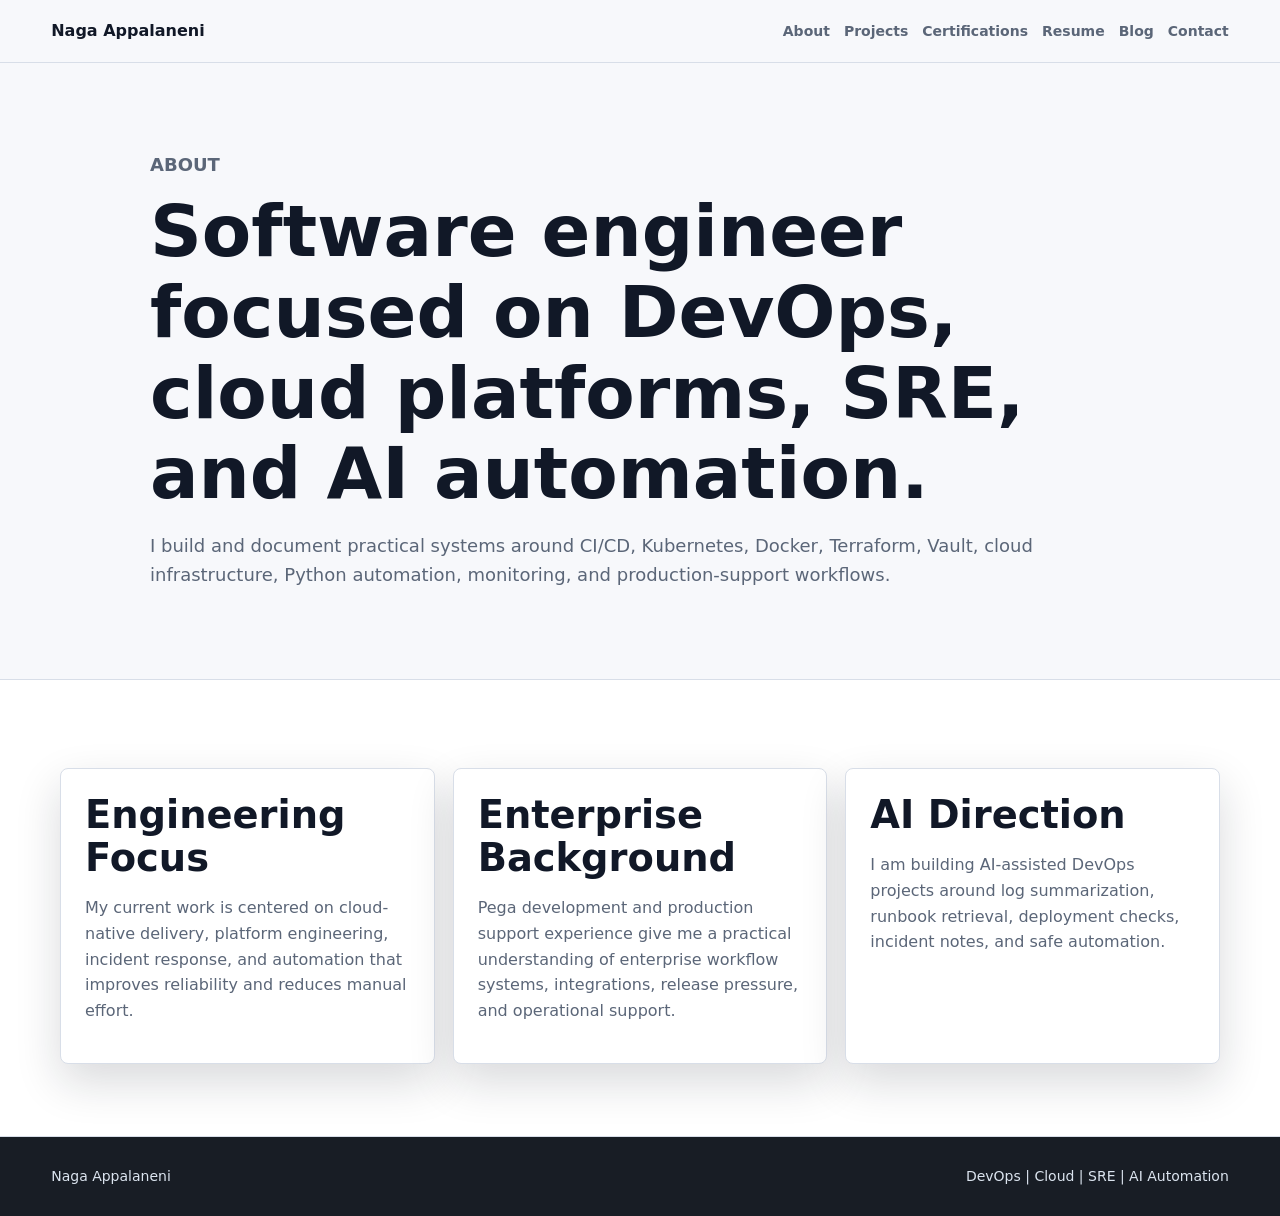
==== about.html @ c4921f3b "Deploy portfolio site" ====
<!doctype html>
<html lang="en">
  <head>
    <meta charset="utf-8">
    <meta name="viewport" content="width=device-width, initial-scale=1">
    <title>About | Naga Appalaneni</title>
    <link rel="stylesheet" href="styles.css">
    <link rel="icon" href="favicon.svg" type="image/svg+xml">
  </head>
  <body>
    <header class="site-header">
      <a class="brand" href="index.html">Naga Appalaneni</a>
      <nav class="nav" aria-label="Primary navigation">
        <a href="about.html">About</a>
        <a href="projects.html">Projects</a>
        <a href="certifications.html">Certifications</a>
        <a href="resume.html">Resume</a>
        <a href="blog.html">Blog</a>
        <a href="contact.html">Contact</a>
      </nav>
    </header>

    <main class="page">
      <section class="section-inner page-heading">
        <p class="eyebrow">About</p>
        <h1>Software engineer focused on DevOps, cloud platforms, SRE, and AI automation.</h1>
        <p>
          I build and document practical systems around CI/CD, Kubernetes, Docker, Terraform, Vault, cloud infrastructure, Python automation, monitoring, and production-support workflows.
        </p>
      </section>

      <section class="band">
        <div class="section-inner content-grid">
          <article>
            <h2>Engineering Focus</h2>
            <p>
              My current work is centered on cloud-native delivery, platform engineering, incident response, and automation that improves reliability and reduces manual effort.
            </p>
          </article>
          <article>
            <h2>Enterprise Background</h2>
            <p>
              Pega development and production support experience give me a practical understanding of enterprise workflow systems, integrations, release pressure, and operational support.
            </p>
          </article>
          <article>
            <h2>AI Direction</h2>
            <p>
              I am building AI-assisted DevOps projects around log summarization, runbook retrieval, deployment checks, incident notes, and safe automation.
            </p>
          </article>
        </div>
      </section>
    </main>

    <footer class="footer">
      <span>Naga Appalaneni</span>
      <span>DevOps | Cloud | SRE | AI Automation</span>
    </footer>
  </body>
</html>
---- styles.css ----
:root {
  --ink: #111827;
  --muted: #5b6678;
  --paper: #f7f8fb;
  --white: #ffffff;
  --line: #d8dee8;
  --teal: #0f766e;
  --blue: #2563eb;
  --amber: #b45309;
  --charcoal: #1f2937;
  --shadow: 0 18px 45px rgba(17, 24, 39, 0.16);
}

* {
  box-sizing: border-box;
}

html {
  scroll-behavior: smooth;
}

body {
  margin: 0;
  color: var(--ink);
  background: var(--paper);
  font-family: Inter, ui-sans-serif, system-ui, -apple-system, BlinkMacSystemFont, "Segoe UI", sans-serif;
  line-height: 1.6;
}

a {
  color: inherit;
  text-decoration: none;
}

.site-header {
  position: sticky;
  top: 0;
  z-index: 20;
  display: flex;
  align-items: center;
  justify-content: space-between;
  gap: 24px;
  padding: 18px clamp(20px, 4vw, 56px);
  background: rgba(247, 248, 251, 0.94);
  border-bottom: 1px solid var(--line);
  backdrop-filter: blur(14px);
}

.brand {
  font-weight: 800;
  letter-spacing: 0;
}

.nav {
  display: flex;
  flex-wrap: wrap;
  justify-content: flex-end;
  gap: 14px;
  color: var(--muted);
  font-size: 14px;
  font-weight: 650;
}

.nav a:hover {
  color: var(--ink);
}

.hero {
  position: relative;
  min-height: 78vh;
  display: flex;
  align-items: center;
  overflow: hidden;
  background: var(--charcoal);
}

.hero-image,
.hero-overlay {
  position: absolute;
  inset: 0;
}

.hero-image {
  width: 100%;
  height: 100%;
  object-fit: cover;
}

.hero-overlay {
  background:
    linear-gradient(90deg, rgba(17, 24, 39, 0.92) 0%, rgba(17, 24, 39, 0.76) 36%, rgba(17, 24, 39, 0.24) 74%),
    linear-gradient(0deg, rgba(17, 24, 39, 0.30), rgba(17, 24, 39, 0.08));
}

.hero-content {
  position: relative;
  width: min(760px, calc(100% - 40px));
  margin-left: clamp(20px, 6vw, 88px);
  padding: 80px 0;
  color: var(--white);
}

.eyebrow,
.tag {
  margin: 0 0 12px;
  color: var(--teal);
  font-size: 13px;
  font-weight: 800;
  letter-spacing: 0;
  text-transform: uppercase;
}

.hero .eyebrow {
  color: #5eead4;
}

h1,
h2,
h3,
p {
  overflow-wrap: anywhere;
}

h1,
h2,
h3 {
  margin: 0;
  line-height: 1.12;
  letter-spacing: 0;
}

h1 {
  font-size: clamp(38px, 6vw, 72px);
  max-width: 900px;
}

h2 {
  font-size: clamp(26px, 3vw, 42px);
}

h3 {
  font-size: 22px;
}

.hero-copy {
  max-width: 730px;
  margin: 24px 0 0;
  color: #dce7f3;
  font-size: 19px;
}

.hero-actions {
  display: flex;
  flex-wrap: wrap;
  gap: 14px;
  margin-top: 34px;
}

.button {
  display: inline-flex;
  align-items: center;
  justify-content: center;
  min-height: 46px;
  padding: 11px 18px;
  border: 1px solid transparent;
  border-radius: 8px;
  font-weight: 750;
  line-height: 1.2;
}

.button.primary {
  color: var(--white);
  background: var(--teal);
}

.button.secondary {
  color: var(--white);
  border-color: rgba(255, 255, 255, 0.46);
}

.section-inner {
  width: min(1160px, calc(100% - 40px));
  margin: 0 auto;
  padding: 72px 0;
}

.page .section-inner:first-child {
  padding-top: 88px;
}

.band {
  background: var(--white);
  border-block: 1px solid var(--line);
}

.band.light {
  background: #eef5f3;
}

.split {
  display: grid;
  grid-template-columns: minmax(260px, 0.9fr) minmax(280px, 1fr);
  gap: 40px;
  align-items: start;
}

.split p,
.page-heading p {
  color: var(--muted);
  font-size: 18px;
}

.section-heading {
  max-width: 760px;
  margin-bottom: 28px;
}

.stack-grid {
  display: grid;
  grid-template-columns: repeat(4, minmax(0, 1fr));
  gap: 12px;
}

.stack-grid span,
.contact-link {
  display: flex;
  align-items: center;
  min-height: 54px;
  padding: 13px 15px;
  border: 1px solid var(--line);
  border-radius: 8px;
  background: var(--white);
  font-weight: 750;
  box-shadow: 0 8px 18px rgba(17, 24, 39, 0.04);
}

.project-grid,
.content-grid,
.contact-grid {
  display: grid;
  grid-template-columns: repeat(3, minmax(0, 1fr));
  gap: 18px;
}

.project-grid.large {
  grid-template-columns: repeat(2, minmax(0, 1fr));
}

.project-card,
.content-grid article,
.article-list article,
.timeline article {
  padding: 24px;
  border: 1px solid var(--line);
  border-radius: 8px;
  background: var(--white);
  box-shadow: var(--shadow);
}

.project-card p,
.content-grid p,
.article-list p,
.timeline p,
.resume-block p {
  color: var(--muted);
}

.project-card a {
  display: inline-flex;
  margin-top: 10px;
  color: var(--blue);
  font-weight: 800;
}

.page-heading {
  max-width: 980px;
}

.content-grid {
  grid-template-columns: repeat(3, minmax(0, 1fr));
}

.timeline {
  display: grid;
  gap: 18px;
}

.timeline article {
  display: grid;
  grid-template-columns: 48px 1fr;
  column-gap: 18px;
  align-items: start;
}

.timeline span {
  display: inline-flex;
  align-items: center;
  justify-content: center;
  width: 42px;
  height: 42px;
  border-radius: 8px;
  color: var(--white);
  background: var(--amber);
  font-weight: 850;
}

.timeline h2,
.timeline p {
  grid-column: 2;
}

.article-list {
  display: grid;
  gap: 18px;
}

.resume-block {
  max-width: 900px;
}

.contact-grid {
  grid-template-columns: repeat(4, minmax(0, 1fr));
}

.contact-link {
  justify-content: center;
}

.footer {
  display: flex;
  flex-wrap: wrap;
  justify-content: space-between;
  gap: 16px;
  padding: 28px clamp(20px, 4vw, 56px);
  color: #dbe4ef;
  background: #181d25;
  font-size: 14px;
}

@media (max-width: 900px) {
  .site-header {
    align-items: flex-start;
    flex-direction: column;
  }

  .nav {
    justify-content: flex-start;
  }

  .hero {
    min-height: 76vh;
  }

  .hero-content {
    margin-left: 20px;
  }

  .split,
  .project-grid,
  .project-grid.large,
  .content-grid,
  .contact-grid {
    grid-template-columns: 1fr;
  }

  .stack-grid {
    grid-template-columns: repeat(2, minmax(0, 1fr));
  }
}

@media (max-width: 560px) {
  .site-header {
    padding: 14px 16px;
  }

  .nav {
    gap: 10px;
    font-size: 13px;
  }

  h1 {
    font-size: 36px;
  }

  .hero-copy {
    font-size: 16px;
  }

  .section-inner {
    width: min(100% - 32px, 1160px);
    padding: 52px 0;
  }

  .stack-grid {
    grid-template-columns: 1fr;
  }
}
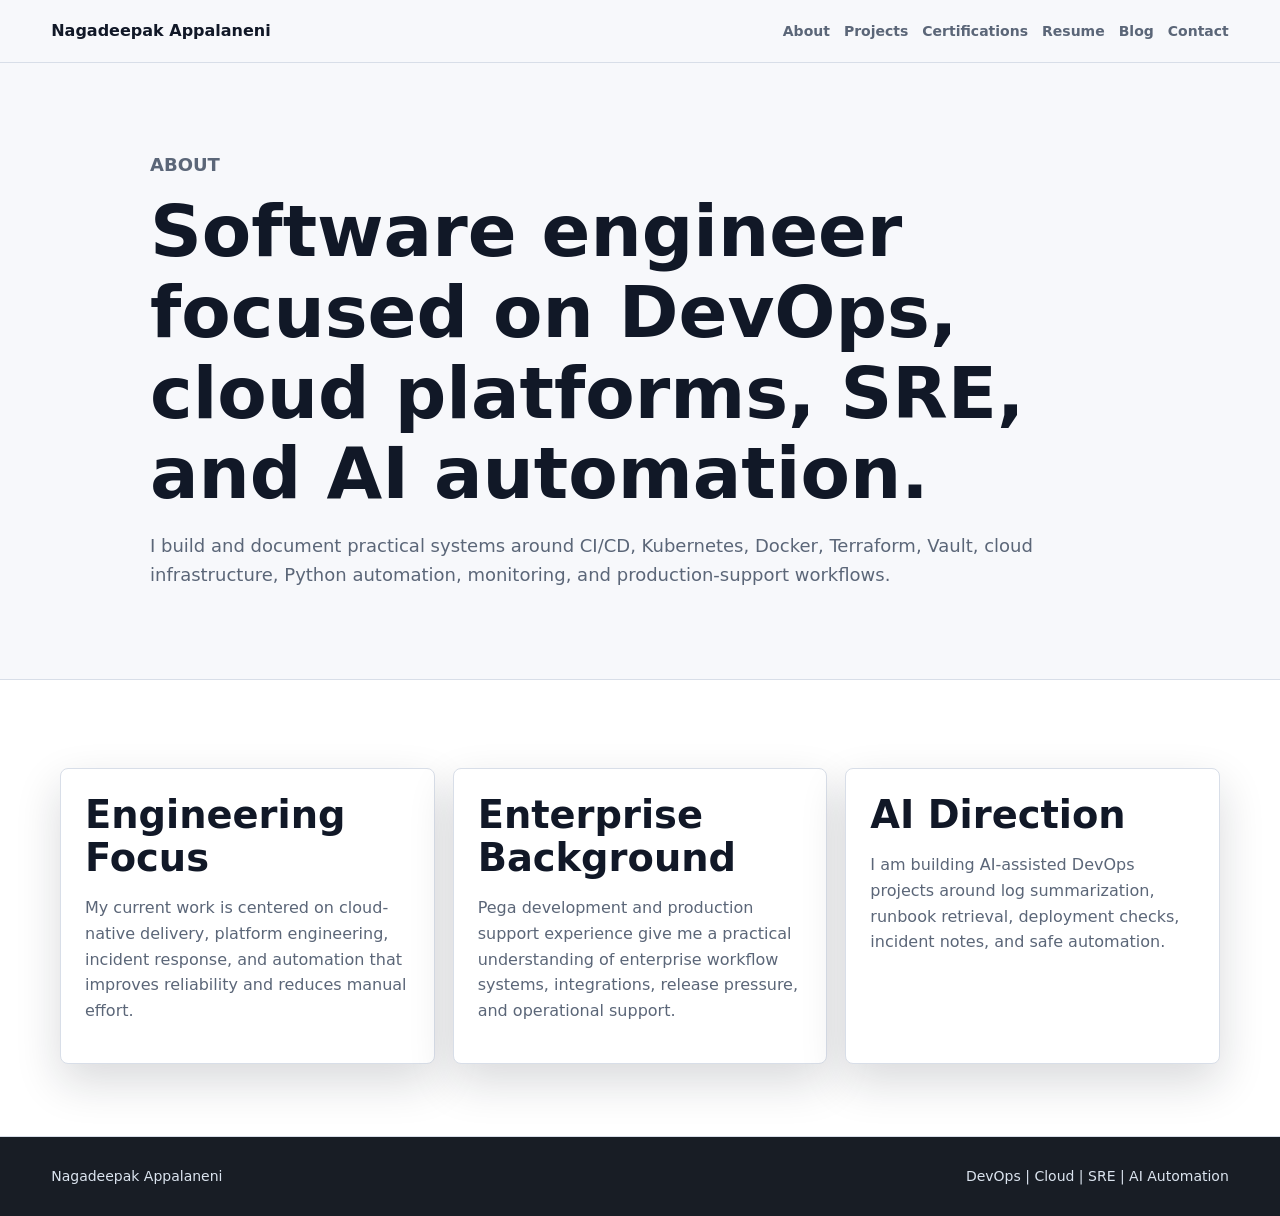
==== commit 411d2d75: "Make portfolio copy more natural" ====
--- a/about.html
+++ b/about.html
@@ -3,13 +3,13 @@
   <head>
     <meta charset="utf-8">
     <meta name="viewport" content="width=device-width, initial-scale=1">
-    <title>About | Naga Appalaneni</title>
+    <title>About | Nagadeepak Appalaneni</title>
     <link rel="stylesheet" href="styles.css">
     <link rel="icon" href="favicon.svg" type="image/svg+xml">
   </head>
   <body>
     <header class="site-header">
-      <a class="brand" href="index.html">Naga Appalaneni</a>
+      <a class="brand" href="index.html">Nagadeepak Appalaneni</a>
       <nav class="nav" aria-label="Primary navigation">
         <a href="about.html">About</a>
         <a href="projects.html">Projects</a>
@@ -54,7 +54,7 @@
     </main>
 
     <footer class="footer">
-      <span>Naga Appalaneni</span>
+      <span>Nagadeepak Appalaneni</span>
       <span>DevOps | Cloud | SRE | AI Automation</span>
     </footer>
   </body>
